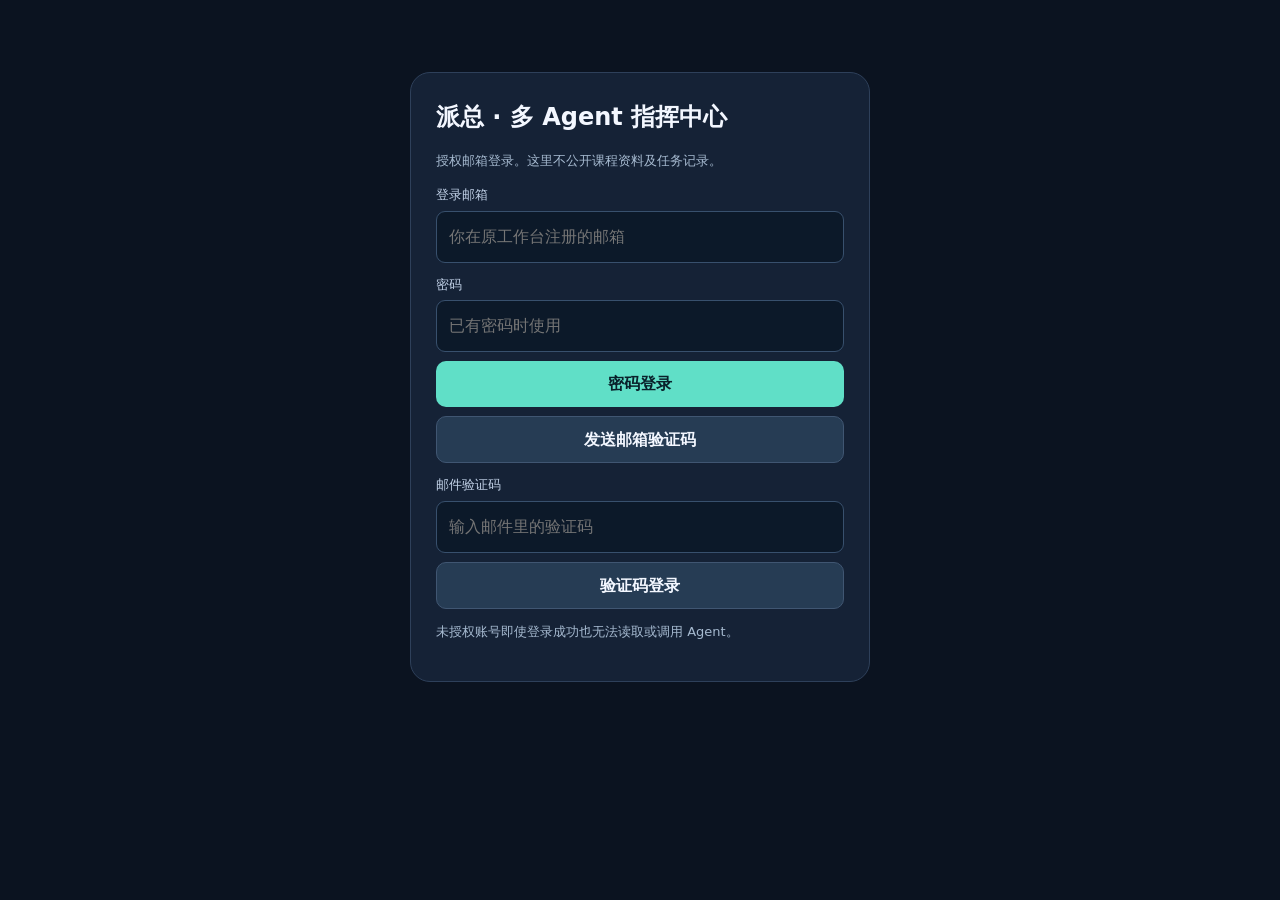
==== index.html @ d87e9f30 "Fix GitHub Pages root deployment: publish multi-agent console at /" ====
<!doctype html><html lang="zh-CN"><head><meta charset="utf-8"><meta name="viewport" content="width=device-width,initial-scale=1"><title>派总·多Agent指挥中心 | 独立入口</title><style>
:root{--bg:#0b1320;--panel:#152236;--line:#2e405a;--mint:#60dfc7;--txt:#f3f7ff;--sub:#a6bad0}
*{box-sizing:border-box}body{margin:0;background:var(--bg);font-family:system-ui,"PingFang SC","Microsoft Yahei",sans-serif;color:var(--txt);line-height:1.6}button,input,select,textarea{font:inherit}button{cursor:pointer;color:var(--txt);background:#263c54;border:1px solid #405672;padding:10px 14px;border-radius:10px;font-weight:700}button:hover{filter:brightness(1.15)}button:disabled{opacity:.5}button.primary{background:var(--mint);color:#09212b;border:0}input,select,textarea{width:100%;border:1px solid #38506d;background:#0c1929;color:white;padding:12px;border-radius:9px}label{display:block;color:#c2d2e8;margin:12px 0 5px;font-size:13px}textarea{min-height:110px}.login{max-width:460px;margin:8vh auto;padding:25px;background:var(--panel);border-radius:20px;border:1px solid var(--line)}.login h1{margin-top:0;font-size:24px}.login button{width:100%;margin-top:9px}.hidden{display:none!important}.shell{display:grid;grid-template-columns:230px 1fr;min-height:100vh}.side{background:#111e30;padding:24px 14px;border-right:1px solid var(--line)}.logo{font-size:18px;font-weight:900;margin:0 10px 28px}.logo small{display:block;font-size:11px;color:var(--sub);font-weight:400}.nav{display:block;background:transparent;border:0;text-align:left;width:100%;font-size:15px;margin:3px 0;padding:12px 13px}.nav.active{background:#244052;color:var(--mint)}.main{padding:30px clamp(15px,3vw,40px);min-width:0;max-width:1500px;width:100%;margin:auto}h1{font-size:30px;margin:5px 0 15px}.sub{color:var(--sub);font-size:13px}.card{background:var(--panel);border:1px solid var(--line);border-radius:15px;padding:17px;margin-bottom:14px}.cols{display:grid;grid-template-columns:minmax(320px,0.8fr) minmax(0,1.2fr);gap:14px}.chips{display:flex;gap:8px;flex-wrap:wrap;align-items:center}.chip{border-radius:50px;padding:4px 9px;background:#2a3e55;font-size:12px}.good{color:#79eecb}.warn{color:#ffd28f}.bad{color:#ffa8b9}.item{display:block;width:100%;border:0;border-bottom:1px solid var(--line);background:none;text-align:left;border-radius:0;padding:13px 0;font-size:14px}.step{border:1px solid #2d4360;background:#101c2e;border-radius:12px;padding:12px;margin:10px 0}pre{overflow:auto;white-space:pre-wrap;overflow-wrap:anywhere;background:#0d1828;padding:13px;border-radius:9px;font-size:13px;max-height:380px}.rolegrid{display:grid;grid-template-columns:repeat(auto-fill,minmax(210px,1fr));gap:12px}.muted{color:var(--sub)}.notice{background:#183145;border:1px solid #2f5d62;padding:12px 14px;border-radius:10px;font-size:13px;margin:17px 0}#msg{position:fixed;bottom:15px;right:15px;background:#315364;padding:12px 15px;border-radius:9px;display:none;max-width:80vw}nav{display:flex;flex-direction:column}.empty{padding:20px 0;color:var(--sub)}@media(max-width:800px){.shell{display:block}.side{position:sticky;top:0;z-index:2;padding:10px}.logo{margin:0 0 8px;font-size:15px}.logo small{display:none}nav{flex-direction:row;overflow:auto}.nav{white-space:nowrap;width:auto;flex:0 0 auto;padding:9px;font-size:14px}.main{padding:15px 12px}h1{font-size:26px}.cols{grid-template-columns:1fr}.card{padding:14px}}
</style></head><body>
<div class="login hidden" id="login"><h1>派总 · 多 Agent 指挥中心</h1><p class="sub">授权邮箱登录。这里不公开课程资料及任务记录。</p><label>登录邮箱</label><input type="email" id="email" autocomplete="username" placeholder="你在原工作台注册的邮箱"><label>密码</label><input type="password" id="pass" autocomplete="current-password" placeholder="已有密码时使用"><button class="primary" id="password">密码登录</button><button id="send">发送邮箱验证码</button><label>邮件验证码</label><input id="code" inputmode="numeric" placeholder="输入邮件里的验证码"><button id="verify">验证码登录</button><p class="sub">未授权账号即使登录成功也无法读取或调用 Agent。</p></div>
<div id="app" class="shell hidden"><aside class="side"><div class="logo">派总 · AI 一人公司<small>TIKTOK MULTI-AGENT OS</small></div><nav><button class="nav active" data-tab="home">◈ 总览</button><button class="nav" data-tab="runs">☷ 任务接力</button><button class="nav" data-tab="roles">◉ 岗位模型</button><button class="nav" data-tab="qa">✓ 验收记录</button></nav></aside><main class="main"><div class="chips"><span class="chip" id="who"></span><button id="refresh">↻ 刷新</button><button id="logout">退出</button></div><h1 id="heading">经营总览</h1><div id="content"></div></main></div><div id="msg"></div>
<script>
(function(){
"use strict";
var root="https://rsiqtfaudqfdhckjovse.supabase.co",key="sb_publishable_2a9ay2duBlIDb_DXyyORfg_l8wnEYGn",store="paizong-auth-v1";
function read(){try{return JSON.parse(localStorage.getItem(store)||"null")}catch{return null}}
function save(v){try{localStorage.setItem(store,JSON.stringify(v))}catch{}}
function clear(){try{localStorage.removeItem(store)}catch{}}
async function request(path,method,body,token){
try{var r=await fetch(root+"/auth/v1/"+path,{method:method,headers:{"apikey":key,"Content-Type":"application/json",...(token?{Authorization:"Bearer "+token}:{})},body:body?JSON.stringify(body):undefined});var data=await r.json().catch(()=>({}));if(!r.ok)return {data:null,error:{message:data.msg||data.error_description||data.message||data.error||"HTTP "+r.status}};return {data:data,error:null}}catch(e){return {data:null,error:{message:"认证服务网络不可达："+e.message}}}
}
var auth={
async getSession(){var x=read();if(!x)return {data:{session:null},error:null};if(x.expires_at&&Date.now()/1000+60>=x.expires_at){if(!x.refresh_token){clear();return {data:{session:null},error:null}}var r=await request("token?grant_type=refresh_token","POST",{refresh_token:x.refresh_token});if(r.error){clear();return {data:{session:null},error:r.error}}x={...r.data,expires_at:Math.floor(Date.now()/1000)+(r.data.expires_in||3600)};save(x)}return {data:{session:x},error:null}},
async signInWithPassword(o){var r=await request("token?grant_type=password","POST",{email:o.email,password:o.password});if(!r.error){save({...r.data,expires_at:Math.floor(Date.now()/1000)+(r.data.expires_in||3600)})}return r},
async signInWithOtp(o){return request("otp","POST",{email:o.email,create_user:false})},
async verifyOtp(o){var r=await request("verify","POST",{email:o.email,token:o.token,type:o.type});if(!r.error&&r.data.access_token)save({...r.data,expires_at:Math.floor(Date.now()/1000)+(r.data.expires_in||3600)});return r},
async signOut(){var x=read();if(x?.access_token)await request("logout","POST",null,x.access_token);clear();return {error:null}}
};
window.supabase={createClient:function(){return {auth:auth}}};
})();
</script><script>
(function(){
var ROOT='https://rsiqtfaudqfdhckjovse.supabase.co',KEY='sb_publishable_2a9ay2duBlIDb_DXyyORfg_l8wnEYGn',API=ROOT+'/functions/v1/paizong-multi-agent';
var cli=window.supabase&&window.supabase.createClient(ROOT,KEY),S={tab:'home',catalog:null,runs:[],detail:null,id:null,working:false};
var g=id=>document.getElementById(id),esc=s=>String(s==null?'':s).replace(/[&<>"']/g,c=>({'&':'&amp;','<':'&lt;','>':'&gt;','"':'&quot;',"'":'&#39;'}[c]));
function msg(x){g('msg').textContent=x;g('msg').style.display='block';setTimeout(()=>g('msg').style.display='none',4500)}
async function call(action,args){var z=(await cli.auth.getSession()).data.session;if(!z)throw Error('未登录');var r=await fetch(API,{method:'POST',headers:{'apikey':KEY,'authorization':'Bearer '+z.access_token,'content-type':'application/json'},body:JSON.stringify(Object.assign({action:action},args||{}))});var v=await r.json();if(!r.ok)throw Error(v.error||'执行失败');return v}
function status(x){var t={queued:'待执行',running:'执行中',blocked:'阻塞',review:'待验收',completed:'已验收',rejected:'已打回',pending:'待运行',done:'已完成',working:'进行中',failed:'失败'};return '<span class="chip '+(['completed','done'].includes(x)?'good':['blocked','failed','rejected'].includes(x)?'bad':'warn')+'">'+esc(t[x]||x)+'</span>'}
function login(){g('login').classList.remove('hidden');g('app').classList.add('hidden')}
async function init(){if(!cli)return login();var x=(await cli.auth.getSession()).data.session;if(!x)return login();try{S.catalog=await call('catalog');g('who').textContent=S.catalog.user;g('login').classList.add('hidden');g('app').classList.remove('hidden');await reload()}catch(e){login();msg(e.message==='not_whitelisted'?'此账号不在 Agent 授权名单':e.message)}}
async function reload(){S.runs=(await call('list')).runs||[];if(S.id){S.detail=await call('detail',{run_id:S.id})}render()}
function go(tab){S.tab=tab;document.querySelectorAll('[data-tab]').forEach(x=>x.classList.toggle('active',x.dataset.tab===tab));render()}
function render(){var titles={home:'经营总览',runs:'任务接力',roles:'岗位与模型',qa:'老板验收'};g('heading').textContent=titles[S.tab];var e=g('content');if(S.tab==='home'){var n=S.runs.length,done=S.runs.filter(x=>x.status==='completed').length;var cfg=S.catalog.providers;var online=Object.values(cfg).filter(Boolean).length;e.innerHTML='<div class="notice">总调度→岗位模型→审计→人工批准→老板最终验收。没有 API Key 时会中止，不会假装已调用模型。</div><div class="cols"><div class="card"><h2>'+n+' 个任务</h2><p class="muted">已完成验收 '+done+' 个 · 已接模型 '+online+'/4</p><button class="primary" id="start">＋ 创建经营任务</button></div><div class="card"><h2>原工作台</h2><p class="sub">已有的经营 OS 继续独立保存，不修改其任务数据。</p><p><a style="color:#60dfc7" target="_blank" rel="noreferrer" href="'+ROOT+'/functions/v1/paizong-agent-os">进入原 AI 公司 OS</a></p></div></div><div class="card"><h2>最新任务</h2><div id="latest"></div></div>';g('start').onclick=()=>go('runs');g('latest').innerHTML=S.runs.map(x=>'<button class="item" data-id="'+esc(x.id)+'">'+esc(x.title)+' · '+status(x.status)+'</button>').join('')||'<div class="empty">暂无任务</div>';bindOpen();return}
if(S.tab==='roles'){e.innerHTML='<div class="notice">这些岗位有独立提示词、模型与输出记录。显示已配置仅代表服务端存在密钥，实际模型通路必须通过任务执行验证。</div><div class="rolegrid">'+Object.entries(S.catalog.roles).map(([id,r])=>'<div class="card"><b>'+esc(r[0])+'</b><p class="sub">'+esc(r[3])+'</p><p class="sub">'+esc(r[1]+' / '+r[2])+'</p><span class="chip '+(S.catalog.providers[r[1]]?'good':'bad')+'">'+(S.catalog.providers[r[1]]?'已配置':'未配置 Key')+'</span></div>').join('')+'</div><div class="notice">密钥只在 Supabase Edge Functions → Secrets 设置：OPENAI_API_KEY、GEMINI_API_KEY、DEEPSEEK_API_KEY、ANTHROPIC_API_KEY。不要放到前端。</div>';return}
if(S.tab==='qa'){e.innerHTML='<div class="card"><h2>验收台账</h2><p class="sub">只有全部真实岗位步骤完成后，任务才可进入老板最终验收。</p><div id="latest"></div></div>';g('latest').innerHTML=S.runs.map(x=>'<button class="item" data-id="'+esc(x.id)+'">'+esc(x.title)+' · '+status(x.status)+'</button>').join('')||'<div class="empty">暂无验收记录</div>';bindOpen();return}
e.innerHTML='<div class="notice">共有11条协作流程（R0–R10）。市场研究岗位没有实时联网工具，缺少数据就明确标【待核】。</div><div class="cols"><div class="card"><h2>创建任务</h2><label>选择流程</label><select id="flow"></select><label>任务标题</label><input id="title" placeholder="例如：泰国站女装是否值得测试"><label>实际资料与目标</label><textarea id="brief" placeholder="产品、站点、售价、成本、库存、预算、可核查链接、希望交付的结果（至少10字）"></textarea><p><button class="primary" id="create">创建并分工</button></p><h2>任务列表</h2><div id="latest"></div></div><div class="card"><h2>执行与交付</h2><div id="detail" class="empty">请选择任务</div></div></div>';g('flow').innerHTML=Object.entries(S.catalog.flows).map(([k,v])=>'<option value="'+k+'">'+k+' · '+esc(v[0])+'</option>').join('');g('create').onclick=async()=>{try{var v=await call('create',{workflow:g('flow').value,title:g('title').value.trim(),brief:g('brief').value.trim()});S.id=v.run_id;await reload();msg('任务已创建，模型尚未调用')}catch(e){msg(e.message)}};g('latest').innerHTML=S.runs.map(x=>'<button class="item" data-id="'+esc(x.id)+'">'+esc(x.title)+' · '+status(x.status)+'</button>').join('')||'<div class="empty">暂无任务</div>';bindOpen();if(S.detail)detail()}
function bindOpen(){document.querySelectorAll('[data-id]').forEach(b=>b.onclick=async()=>{try{S.id=b.dataset.id;S.detail=await call('detail',{run_id:S.id});go('runs')}catch(e){msg(e.message)}})}
function detail(){var d=S.detail,r=d.run;g('detail').className='';g('detail').innerHTML='<b>'+esc(r.title)+'</b> '+status(r.status)+'<p class="sub">'+esc(r.brief)+'</p><div class="chips"><button class="primary" id="auto">▶ 一键接力</button><button id="single">下一步</button><button id="gate">人工批准</button><button id="retry">重试</button><button id="approve">最终验收</button><button id="reject">打回</button></div><h3>岗位执行记录</h3>'+d.steps.map(x=>'<div class="step"><b>'+esc((x.seq+1)+'. '+x.title)+'</b> '+status(x.status)+'<div class="sub">'+esc(x.provider)+'</div>'+(x.output_text?'<pre>'+esc(x.output_text)+'</pre>':'')+(x.error_text?'<div class="bad">'+esc(x.error_text)+'</div>':'')+'</div>').join('')+'<h3>审计日志</h3>'+(d.events.map(x=>'<p class="sub">'+esc(x.created_at.slice(0,19))+' '+x.action+' '+esc(x.detail)+'</p>').join('')||'<p class="sub">暂无调用记录</p>');g('auto').onclick=()=>run(true);g('single').onclick=()=>run(false);g('gate').onclick=async()=>{if(confirm('已核查本关口并批准继续？这不代表真实发布、付款、寄样已发生'))await action('gate',{confirmation:'我已核查并批准本关口'})};g('retry').onclick=()=>action('retry');g('approve').onclick=()=>review('approved');g('reject').onclick=()=>review('rejected')}
async function action(name,extra){try{await call(name,Object.assign({run_id:S.id},extra||{}));await reload()}catch(e){msg(e.message)}}
async function run(auto){if(S.working)return;S.working=true;try{for(var i=0;i<(auto?12:1);i++){var x=await call('step',{run_id:S.id});S.detail=await call('detail',{run_id:S.id});detail();if(x.state!=='done'){msg(x.message||x.error||x.secret||x.state);break}msg(x.agent+' 已交付 / '+x.provider)}}catch(e){msg(e.message)}finally{S.working=false;await reload()}}
async function review(decision){if(!confirm('确认最终'+(decision==='approved'?'验收通过':'验收打回')+'？'))return;await action('review',{decision:decision,note:prompt('验收依据或拒绝原因')||''})}
g('password').onclick=async()=>{if(!cli)return;var r=await cli.auth.signInWithPassword({email:g('email').value.trim(),password:g('pass').value});r.error?msg(r.error.message):init()};
g('send').onclick=async()=>{if(!cli)return;var r=await cli.auth.signInWithOtp({email:g('email').value.trim(),options:{shouldCreateUser:false}});msg(r.error?r.error.message:'邮件已发送，查看验证码或登录链接')};
g('verify').onclick=async()=>{if(!cli)return;var r=await cli.auth.verifyOtp({email:g('email').value.trim(),token:g('code').value.trim(),type:'email'});r.error?msg(r.error.message):init()};
g('logout').onclick=async()=>{await cli.auth.signOut();login()};g('refresh').onclick=()=>reload().catch(e=>msg(e.message));document.querySelectorAll('[data-tab]').forEach(x=>x.onclick=()=>go(x.dataset.tab));init();
})();
</script></body></html>
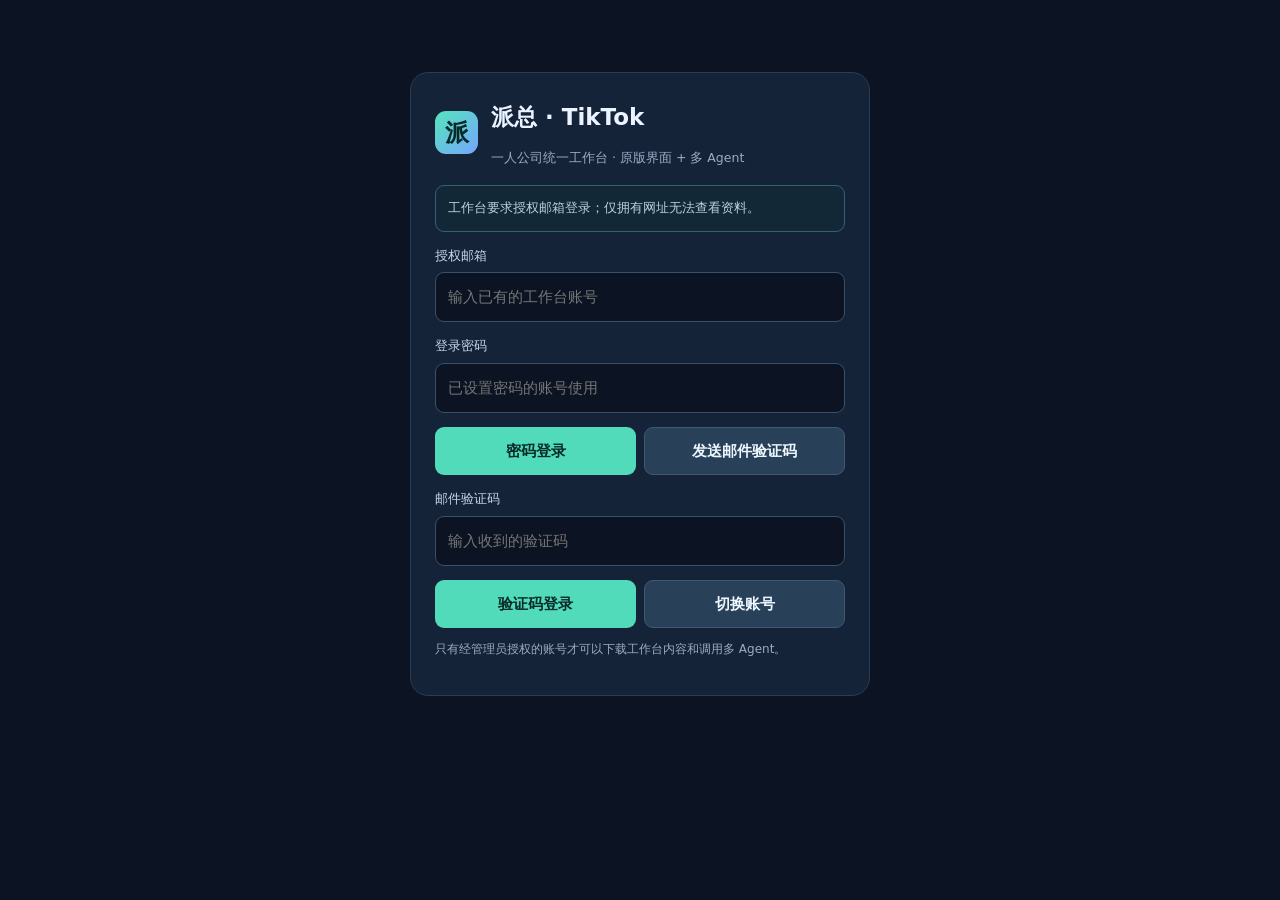
==== commit 52e652e7: "Restore original unified TikTok workbench after login; integrate multi-agent module securely" ====
--- a/index.html
+++ b/index.html
@@ -1,9 +1,8 @@
-<!doctype html><html lang="zh-CN"><head><meta charset="utf-8"><meta name="viewport" content="width=device-width,initial-scale=1"><title>派总·多Agent指挥中心 | 独立入口</title><style>
-:root{--bg:#0b1320;--panel:#152236;--line:#2e405a;--mint:#60dfc7;--txt:#f3f7ff;--sub:#a6bad0}
-*{box-sizing:border-box}body{margin:0;background:var(--bg);font-family:system-ui,"PingFang SC","Microsoft Yahei",sans-serif;color:var(--txt);line-height:1.6}button,input,select,textarea{font:inherit}button{cursor:pointer;color:var(--txt);background:#263c54;border:1px solid #405672;padding:10px 14px;border-radius:10px;font-weight:700}button:hover{filter:brightness(1.15)}button:disabled{opacity:.5}button.primary{background:var(--mint);color:#09212b;border:0}input,select,textarea{width:100%;border:1px solid #38506d;background:#0c1929;color:white;padding:12px;border-radius:9px}label{display:block;color:#c2d2e8;margin:12px 0 5px;font-size:13px}textarea{min-height:110px}.login{max-width:460px;margin:8vh auto;padding:25px;background:var(--panel);border-radius:20px;border:1px solid var(--line)}.login h1{margin-top:0;font-size:24px}.login button{width:100%;margin-top:9px}.hidden{display:none!important}.shell{display:grid;grid-template-columns:230px 1fr;min-height:100vh}.side{background:#111e30;padding:24px 14px;border-right:1px solid var(--line)}.logo{font-size:18px;font-weight:900;margin:0 10px 28px}.logo small{display:block;font-size:11px;color:var(--sub);font-weight:400}.nav{display:block;background:transparent;border:0;text-align:left;width:100%;font-size:15px;margin:3px 0;padding:12px 13px}.nav.active{background:#244052;color:var(--mint)}.main{padding:30px clamp(15px,3vw,40px);min-width:0;max-width:1500px;width:100%;margin:auto}h1{font-size:30px;margin:5px 0 15px}.sub{color:var(--sub);font-size:13px}.card{background:var(--panel);border:1px solid var(--line);border-radius:15px;padding:17px;margin-bottom:14px}.cols{display:grid;grid-template-columns:minmax(320px,0.8fr) minmax(0,1.2fr);gap:14px}.chips{display:flex;gap:8px;flex-wrap:wrap;align-items:center}.chip{border-radius:50px;padding:4px 9px;background:#2a3e55;font-size:12px}.good{color:#79eecb}.warn{color:#ffd28f}.bad{color:#ffa8b9}.item{display:block;width:100%;border:0;border-bottom:1px solid var(--line);background:none;text-align:left;border-radius:0;padding:13px 0;font-size:14px}.step{border:1px solid #2d4360;background:#101c2e;border-radius:12px;padding:12px;margin:10px 0}pre{overflow:auto;white-space:pre-wrap;overflow-wrap:anywhere;background:#0d1828;padding:13px;border-radius:9px;font-size:13px;max-height:380px}.rolegrid{display:grid;grid-template-columns:repeat(auto-fill,minmax(210px,1fr));gap:12px}.muted{color:var(--sub)}.notice{background:#183145;border:1px solid #2f5d62;padding:12px 14px;border-radius:10px;font-size:13px;margin:17px 0}#msg{position:fixed;bottom:15px;right:15px;background:#315364;padding:12px 15px;border-radius:9px;display:none;max-width:80vw}nav{display:flex;flex-direction:column}.empty{padding:20px 0;color:var(--sub)}@media(max-width:800px){.shell{display:block}.side{position:sticky;top:0;z-index:2;padding:10px}.logo{margin:0 0 8px;font-size:15px}.logo small{display:none}nav{flex-direction:row;overflow:auto}.nav{white-space:nowrap;width:auto;flex:0 0 auto;padding:9px;font-size:14px}.main{padding:15px 12px}h1{font-size:26px}.cols{grid-template-columns:1fr}.card{padding:14px}}
-</style></head><body>
-<div class="login hidden" id="login"><h1>派总 · 多 Agent 指挥中心</h1><p class="sub">授权邮箱登录。这里不公开课程资料及任务记录。</p><label>登录邮箱</label><input type="email" id="email" autocomplete="username" placeholder="你在原工作台注册的邮箱"><label>密码</label><input type="password" id="pass" autocomplete="current-password" placeholder="已有密码时使用"><button class="primary" id="password">密码登录</button><button id="send">发送邮箱验证码</button><label>邮件验证码</label><input id="code" inputmode="numeric" placeholder="输入邮件里的验证码"><button id="verify">验证码登录</button><p class="sub">未授权账号即使登录成功也无法读取或调用 Agent。</p></div>
-<div id="app" class="shell hidden"><aside class="side"><div class="logo">派总 · AI 一人公司<small>TIKTOK MULTI-AGENT OS</small></div><nav><button class="nav active" data-tab="home">◈ 总览</button><button class="nav" data-tab="runs">☷ 任务接力</button><button class="nav" data-tab="roles">◉ 岗位模型</button><button class="nav" data-tab="qa">✓ 验收记录</button></nav></aside><main class="main"><div class="chips"><span class="chip" id="who"></span><button id="refresh">↻ 刷新</button><button id="logout">退出</button></div><h1 id="heading">经营总览</h1><div id="content"></div></main></div><div id="msg"></div>
+<!doctype html><html lang="zh-CN"><head><meta charset="utf-8"><meta name="viewport" content="width=device-width,initial-scale=1,viewport-fit=cover"><meta name="theme-color" content="#0c1322"><title>派总 · TikTok 一人公司统一工作台</title><style>
+:root{color-scheme:dark}*{box-sizing:border-box}html,body{margin:0;min-height:100%;background:#0c1322;color:#eaf3ff;font:15px/1.6 system-ui,-apple-system,"PingFang SC",sans-serif}
+main{max-width:460px;margin:8vh auto;padding:24px;background:#152339;border:1px solid #2a3b53;border-radius:18px}
+h1{font-size:23px;margin:2px 0 9px}p{color:#9aacbf}label{display:block;font-size:13px;margin:14px 0 6px;color:#c7d6e9}input{width:100%;padding:12px;background:#0c1322;color:white;border:1px solid #39506b;border-radius:9px;font:inherit}button{padding:11px 14px;background:#294158;color:#ecf6ff;border:1px solid #405874;border-radius:9px;font:inherit;font-weight:650;cursor:pointer}button.primary{background:#52dbba;border:0;color:#082c29}.grid{display:grid;grid-template-columns:1fr 1fr;gap:8px;margin-top:14px}.grid button{width:100%}#status{border:1px solid #326271;background:#122837;border-radius:9px;padding:12px;font-size:13px;color:#bad0e2;margin-top:16px;overflow-wrap:anywhere}#status.error{border-color:#8e4557;color:#ffd9df;background:#39222e}.brand{display:flex;gap:13px;align-items:center}.mark{background:linear-gradient(135deg,#55e5bc,#75a5ff);color:#052a28;border-radius:11px;width:43px;height:43px;display:grid;place-items:center;font-size:24px;font-weight:900}small{color:#98acc4}a{color:#67ddca}#login{display:none}@media(max-width:520px){main{margin:7vh 12px 15px;padding:18px}h1{font-size:21px}}
+</style></head><body><main><div class="brand"><div class="mark">派</div><div><h1>派总 · TikTok</h1><small>一人公司统一工作台 · 原版界面 + 多 Agent</small></div></div><div id="status" role="status">正在验证登录状态……</div><div id="login"><label>授权邮箱</label><input id="email" type="email" autocomplete="username" placeholder="输入已有的工作台账号"><label>登录密码</label><input id="pass" type="password" autocomplete="current-password" placeholder="已设置密码的账号使用"><div class="grid"><button class="primary" id="password">密码登录</button><button id="send">发送邮件验证码</button></div><label>邮件验证码</label><input id="code" inputmode="numeric" placeholder="输入收到的验证码"><div class="grid"><button class="primary" id="verify">验证码登录</button><button id="reset">切换账号</button></div><p style="font-size:12px">只有经管理员授权的账号才可以下载工作台内容和调用多 Agent。</p></div></main>
 <script>
 (function(){
 "use strict";
@@ -23,30 +22,36 @@
 };
 window.supabase={createClient:function(){return {auth:auth}}};
 })();
-</script><script>
+</script>
+<script>
 (function(){
-var ROOT='https://rsiqtfaudqfdhckjovse.supabase.co',KEY='sb_publishable_2a9ay2duBlIDb_DXyyORfg_l8wnEYGn',API=ROOT+'/functions/v1/paizong-multi-agent';
-var cli=window.supabase&&window.supabase.createClient(ROOT,KEY),S={tab:'home',catalog:null,runs:[],detail:null,id:null,working:false};
-var g=id=>document.getElementById(id),esc=s=>String(s==null?'':s).replace(/[&<>"']/g,c=>({'&':'&amp;','<':'&lt;','>':'&gt;','"':'&quot;',"'":'&#39;'}[c]));
-function msg(x){g('msg').textContent=x;g('msg').style.display='block';setTimeout(()=>g('msg').style.display='none',4500)}
-async function call(action,args){var z=(await cli.auth.getSession()).data.session;if(!z)throw Error('未登录');var r=await fetch(API,{method:'POST',headers:{'apikey':KEY,'authorization':'Bearer '+z.access_token,'content-type':'application/json'},body:JSON.stringify(Object.assign({action:action},args||{}))});var v=await r.json();if(!r.ok)throw Error(v.error||'执行失败');return v}
-function status(x){var t={queued:'待执行',running:'执行中',blocked:'阻塞',review:'待验收',completed:'已验收',rejected:'已打回',pending:'待运行',done:'已完成',working:'进行中',failed:'失败'};return '<span class="chip '+(['completed','done'].includes(x)?'good':['blocked','failed','rejected'].includes(x)?'bad':'warn')+'">'+esc(t[x]||x)+'</span>'}
-function login(){g('login').classList.remove('hidden');g('app').classList.add('hidden')}
-async function init(){if(!cli)return login();var x=(await cli.auth.getSession()).data.session;if(!x)return login();try{S.catalog=await call('catalog');g('who').textContent=S.catalog.user;g('login').classList.add('hidden');g('app').classList.remove('hidden');await reload()}catch(e){login();msg(e.message==='not_whitelisted'?'此账号不在 Agent 授权名单':e.message)}}
-async function reload(){S.runs=(await call('list')).runs||[];if(S.id){S.detail=await call('detail',{run_id:S.id})}render()}
-function go(tab){S.tab=tab;document.querySelectorAll('[data-tab]').forEach(x=>x.classList.toggle('active',x.dataset.tab===tab));render()}
-function render(){var titles={home:'经营总览',runs:'任务接力',roles:'岗位与模型',qa:'老板验收'};g('heading').textContent=titles[S.tab];var e=g('content');if(S.tab==='home'){var n=S.runs.length,done=S.runs.filter(x=>x.status==='completed').length;var cfg=S.catalog.providers;var online=Object.values(cfg).filter(Boolean).length;e.innerHTML='<div class="notice">总调度→岗位模型→审计→人工批准→老板最终验收。没有 API Key 时会中止，不会假装已调用模型。</div><div class="cols"><div class="card"><h2>'+n+' 个任务</h2><p class="muted">已完成验收 '+done+' 个 · 已接模型 '+online+'/4</p><button class="primary" id="start">＋ 创建经营任务</button></div><div class="card"><h2>原工作台</h2><p class="sub">已有的经营 OS 继续独立保存，不修改其任务数据。</p><p><a style="color:#60dfc7" target="_blank" rel="noreferrer" href="'+ROOT+'/functions/v1/paizong-agent-os">进入原 AI 公司 OS</a></p></div></div><div class="card"><h2>最新任务</h2><div id="latest"></div></div>';g('start').onclick=()=>go('runs');g('latest').innerHTML=S.runs.map(x=>'<button class="item" data-id="'+esc(x.id)+'">'+esc(x.title)+' · '+status(x.status)+'</button>').join('')||'<div class="empty">暂无任务</div>';bindOpen();return}
-if(S.tab==='roles'){e.innerHTML='<div class="notice">这些岗位有独立提示词、模型与输出记录。显示已配置仅代表服务端存在密钥，实际模型通路必须通过任务执行验证。</div><div class="rolegrid">'+Object.entries(S.catalog.roles).map(([id,r])=>'<div class="card"><b>'+esc(r[0])+'</b><p class="sub">'+esc(r[3])+'</p><p class="sub">'+esc(r[1]+' / '+r[2])+'</p><span class="chip '+(S.catalog.providers[r[1]]?'good':'bad')+'">'+(S.catalog.providers[r[1]]?'已配置':'未配置 Key')+'</span></div>').join('')+'</div><div class="notice">密钥只在 Supabase Edge Functions → Secrets 设置：OPENAI_API_KEY、GEMINI_API_KEY、DEEPSEEK_API_KEY、ANTHROPIC_API_KEY。不要放到前端。</div>';return}
-if(S.tab==='qa'){e.innerHTML='<div class="card"><h2>验收台账</h2><p class="sub">只有全部真实岗位步骤完成后，任务才可进入老板最终验收。</p><div id="latest"></div></div>';g('latest').innerHTML=S.runs.map(x=>'<button class="item" data-id="'+esc(x.id)+'">'+esc(x.title)+' · '+status(x.status)+'</button>').join('')||'<div class="empty">暂无验收记录</div>';bindOpen();return}
-e.innerHTML='<div class="notice">共有11条协作流程（R0–R10）。市场研究岗位没有实时联网工具，缺少数据就明确标【待核】。</div><div class="cols"><div class="card"><h2>创建任务</h2><label>选择流程</label><select id="flow"></select><label>任务标题</label><input id="title" placeholder="例如：泰国站女装是否值得测试"><label>实际资料与目标</label><textarea id="brief" placeholder="产品、站点、售价、成本、库存、预算、可核查链接、希望交付的结果（至少10字）"></textarea><p><button class="primary" id="create">创建并分工</button></p><h2>任务列表</h2><div id="latest"></div></div><div class="card"><h2>执行与交付</h2><div id="detail" class="empty">请选择任务</div></div></div>';g('flow').innerHTML=Object.entries(S.catalog.flows).map(([k,v])=>'<option value="'+k+'">'+k+' · '+esc(v[0])+'</option>').join('');g('create').onclick=async()=>{try{var v=await call('create',{workflow:g('flow').value,title:g('title').value.trim(),brief:g('brief').value.trim()});S.id=v.run_id;await reload();msg('任务已创建，模型尚未调用')}catch(e){msg(e.message)}};g('latest').innerHTML=S.runs.map(x=>'<button class="item" data-id="'+esc(x.id)+'">'+esc(x.title)+' · '+status(x.status)+'</button>').join('')||'<div class="empty">暂无任务</div>';bindOpen();if(S.detail)detail()}
-function bindOpen(){document.querySelectorAll('[data-id]').forEach(b=>b.onclick=async()=>{try{S.id=b.dataset.id;S.detail=await call('detail',{run_id:S.id});go('runs')}catch(e){msg(e.message)}})}
-function detail(){var d=S.detail,r=d.run;g('detail').className='';g('detail').innerHTML='<b>'+esc(r.title)+'</b> '+status(r.status)+'<p class="sub">'+esc(r.brief)+'</p><div class="chips"><button class="primary" id="auto">▶ 一键接力</button><button id="single">下一步</button><button id="gate">人工批准</button><button id="retry">重试</button><button id="approve">最终验收</button><button id="reject">打回</button></div><h3>岗位执行记录</h3>'+d.steps.map(x=>'<div class="step"><b>'+esc((x.seq+1)+'. '+x.title)+'</b> '+status(x.status)+'<div class="sub">'+esc(x.provider)+'</div>'+(x.output_text?'<pre>'+esc(x.output_text)+'</pre>':'')+(x.error_text?'<div class="bad">'+esc(x.error_text)+'</div>':'')+'</div>').join('')+'<h3>审计日志</h3>'+(d.events.map(x=>'<p class="sub">'+esc(x.created_at.slice(0,19))+' '+x.action+' '+esc(x.detail)+'</p>').join('')||'<p class="sub">暂无调用记录</p>');g('auto').onclick=()=>run(true);g('single').onclick=()=>run(false);g('gate').onclick=async()=>{if(confirm('已核查本关口并批准继续？这不代表真实发布、付款、寄样已发生'))await action('gate',{confirmation:'我已核查并批准本关口'})};g('retry').onclick=()=>action('retry');g('approve').onclick=()=>review('approved');g('reject').onclick=()=>review('rejected')}
-async function action(name,extra){try{await call(name,Object.assign({run_id:S.id},extra||{}));await reload()}catch(e){msg(e.message)}}
-async function run(auto){if(S.working)return;S.working=true;try{for(var i=0;i<(auto?12:1);i++){var x=await call('step',{run_id:S.id});S.detail=await call('detail',{run_id:S.id});detail();if(x.state!=='done'){msg(x.message||x.error||x.secret||x.state);break}msg(x.agent+' 已交付 / '+x.provider)}}catch(e){msg(e.message)}finally{S.working=false;await reload()}}
-async function review(decision){if(!confirm('确认最终'+(decision==='approved'?'验收通过':'验收打回')+'？'))return;await action('review',{decision:decision,note:prompt('验收依据或拒绝原因')||''})}
-g('password').onclick=async()=>{if(!cli)return;var r=await cli.auth.signInWithPassword({email:g('email').value.trim(),password:g('pass').value});r.error?msg(r.error.message):init()};
-g('send').onclick=async()=>{if(!cli)return;var r=await cli.auth.signInWithOtp({email:g('email').value.trim(),options:{shouldCreateUser:false}});msg(r.error?r.error.message:'邮件已发送，查看验证码或登录链接')};
-g('verify').onclick=async()=>{if(!cli)return;var r=await cli.auth.verifyOtp({email:g('email').value.trim(),token:g('code').value.trim(),type:'email'});r.error?msg(r.error.message):init()};
-g('logout').onclick=async()=>{await cli.auth.signOut();login()};g('refresh').onclick=()=>reload().catch(e=>msg(e.message));document.querySelectorAll('[data-tab]').forEach(x=>x.onclick=()=>go(x.dataset.tab));init();
+const ROOT="https://rsiqtfaudqfdhckjovse.supabase.co",PUBLISHABLE="sb_publishable_2a9ay2duBlIDb_DXyyORfg_l8wnEYGn",ENDPOINT=ROOT+"/functions/v1/paizong-workbench-private";
+const client=window.supabase?.createClient(ROOT,PUBLISHABLE),$=id=>document.getElementById(id);
+function status(txt,error=false){$("status").textContent=txt;$("status").className=error?"error":""}
+function showLogin(){ $("login").style.display="block" }
+async function load(){
+ if(!client){status("浏览器未能启动认证模块，请使用 Chrome 或系统浏览器打开。",true);return}
+ status("正在核对登录及授权……");
+ const x=await client.auth.getSession(),token=x.data?.session?.access_token;
+ if(!token){status("工作台要求授权邮箱登录；仅拥有网址无法查看资料。");showLogin();return}
+ try{
+  const control=new AbortController(),timeout=setTimeout(()=>control.abort(),28000);
+  let res;try{res=await fetch(ENDPOINT,{method:"POST",headers:{"apikey":PUBLISHABLE,"authorization":"Bearer "+token,"content-type":"application/json"},body:"{}",cache:"no-store",signal:control.signal})}finally{clearTimeout(timeout)}
+  const data=await res.json().catch(()=>({}));
+  if(!res.ok){if(res.status===401){await client.auth.signOut();status("登录状态失效，请重新登录。",true)}
+  else if(res.status===403)status("此邮箱不在授权名单，无法进入工作台。",true);
+  else status("工作台服务暂时不可用："+(data.error||"HTTP "+res.status),true);
+  showLogin();return}
+  if(!data.html||!data.html.includes("派总 · TikTok 一人公司统一工作台"))throw Error("收到的页面内容不完整");
+  status("身份核验通过，正在打开原版工作台……");
+  const html=data.html.replace("↗ 备份数据</button>","↗ 备份数据</button><button class=\"btn ghost\" data-action=\"logout-auth\">退出登录</button>");
+  document.open();document.write(html);document.close();
+ }catch(err){status("连接失败："+(err.name==="AbortError"?"请求超时":err.message)+"。请检查网络后重试。",true);showLogin()}
+}
+$("password").onclick=async()=>{status("正在登录……");const r=await client.auth.signInWithPassword({email:$("email").value.trim(),password:$("pass").value});if(r.error)status(r.error.message,true);else load()};
+$("send").onclick=async()=>{status("正在申请验证码……");const r=await client.auth.signInWithOtp({email:$("email").value.trim(),options:{shouldCreateUser:false}});status(r.error?r.error.message:"验证码或登录链接已发送，请检查邮箱。",!!r.error)};
+$("verify").onclick=async()=>{status("正在验证……");const r=await client.auth.verifyOtp({email:$("email").value.trim(),token:$("code").value.trim(),type:"email"});if(r.error)status(r.error.message,true);else load()};
+$("reset").onclick=async()=>{await client.auth.signOut();$("email").value="";$("pass").value="";$("code").value="";status("已清除本机登录状态，请使用另一个已授权账号登录。")};
+load();
 })();
 </script></body></html>
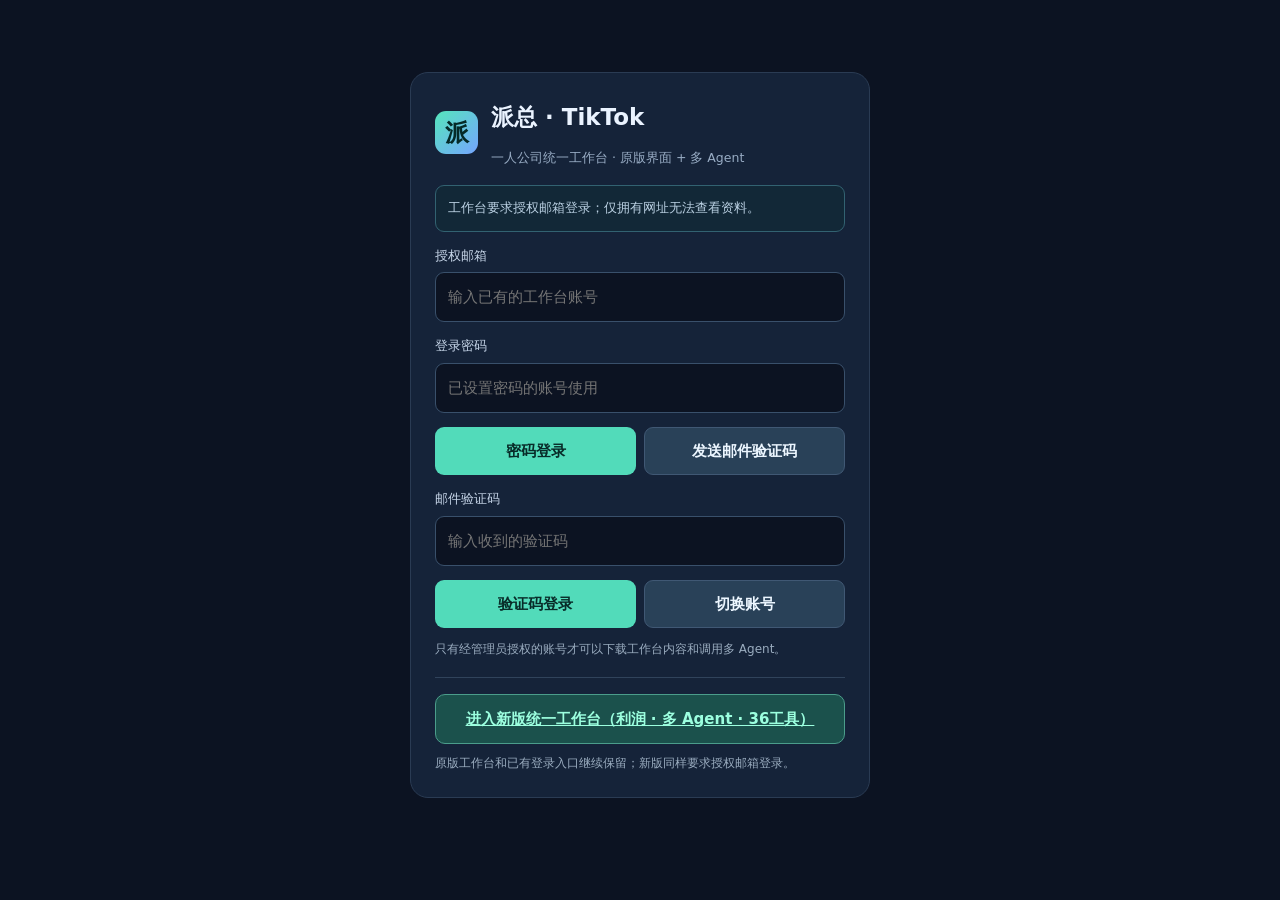
==== commit fa072cd7: "chore: expose protected unified portal from original entry without replacing old workspace" ====
--- a/index.html
+++ b/index.html
@@ -2,7 +2,7 @@
 :root{color-scheme:dark}*{box-sizing:border-box}html,body{margin:0;min-height:100%;background:#0c1322;color:#eaf3ff;font:15px/1.6 system-ui,-apple-system,"PingFang SC",sans-serif}
 main{max-width:460px;margin:8vh auto;padding:24px;background:#152339;border:1px solid #2a3b53;border-radius:18px}
 h1{font-size:23px;margin:2px 0 9px}p{color:#9aacbf}label{display:block;font-size:13px;margin:14px 0 6px;color:#c7d6e9}input{width:100%;padding:12px;background:#0c1322;color:white;border:1px solid #39506b;border-radius:9px;font:inherit}button{padding:11px 14px;background:#294158;color:#ecf6ff;border:1px solid #405874;border-radius:9px;font:inherit;font-weight:650;cursor:pointer}button.primary{background:#52dbba;border:0;color:#082c29}.grid{display:grid;grid-template-columns:1fr 1fr;gap:8px;margin-top:14px}.grid button{width:100%}#status{border:1px solid #326271;background:#122837;border-radius:9px;padding:12px;font-size:13px;color:#bad0e2;margin-top:16px;overflow-wrap:anywhere}#status.error{border-color:#8e4557;color:#ffd9df;background:#39222e}.brand{display:flex;gap:13px;align-items:center}.mark{background:linear-gradient(135deg,#55e5bc,#75a5ff);color:#052a28;border-radius:11px;width:43px;height:43px;display:grid;place-items:center;font-size:24px;font-weight:900}small{color:#98acc4}a{color:#67ddca}#login{display:none}@media(max-width:520px){main{margin:7vh 12px 15px;padding:18px}h1{font-size:21px}}
-</style></head><body><main><div class="brand"><div class="mark">派</div><div><h1>派总 · TikTok</h1><small>一人公司统一工作台 · 原版界面 + 多 Agent</small></div></div><div id="status" role="status">正在验证登录状态……</div><div id="login"><label>授权邮箱</label><input id="email" type="email" autocomplete="username" placeholder="输入已有的工作台账号"><label>登录密码</label><input id="pass" type="password" autocomplete="current-password" placeholder="已设置密码的账号使用"><div class="grid"><button class="primary" id="password">密码登录</button><button id="send">发送邮件验证码</button></div><label>邮件验证码</label><input id="code" inputmode="numeric" placeholder="输入收到的验证码"><div class="grid"><button class="primary" id="verify">验证码登录</button><button id="reset">切换账号</button></div><p style="font-size:12px">只有经管理员授权的账号才可以下载工作台内容和调用多 Agent。</p></div></main>
+</style></head><body><main><div class="brand"><div class="mark">派</div><div><h1>派总 · TikTok</h1><small>一人公司统一工作台 · 原版界面 + 多 Agent</small></div></div><div id="status" role="status">正在验证登录状态……</div><div id="login"><label>授权邮箱</label><input id="email" type="email" autocomplete="username" placeholder="输入已有的工作台账号"><label>登录密码</label><input id="pass" type="password" autocomplete="current-password" placeholder="已设置密码的账号使用"><div class="grid"><button class="primary" id="password">密码登录</button><button id="send">发送邮件验证码</button></div><label>邮件验证码</label><input id="code" inputmode="numeric" placeholder="输入收到的验证码"><div class="grid"><button class="primary" id="verify">验证码登录</button><button id="reset">切换账号</button></div><p style="font-size:12px">只有经管理员授权的账号才可以下载工作台内容和调用多 Agent。</p></div><div style="margin-top:18px;padding-top:16px;border-top:1px solid #30435b"><a href="./portal/" style="display:block;text-align:center;background:#1b514c;border:1px solid #4b9d8b;border-radius:10px;padding:12px;color:#9cffdf;font-weight:750">进入新版统一工作台（利润 · 多 Agent · 36工具）</a><p style="font-size:12px;margin:10px 0 0">原版工作台和已有登录入口继续保留；新版同样要求授权邮箱登录。</p></div></main>
 <script>
 (function(){
 "use strict";
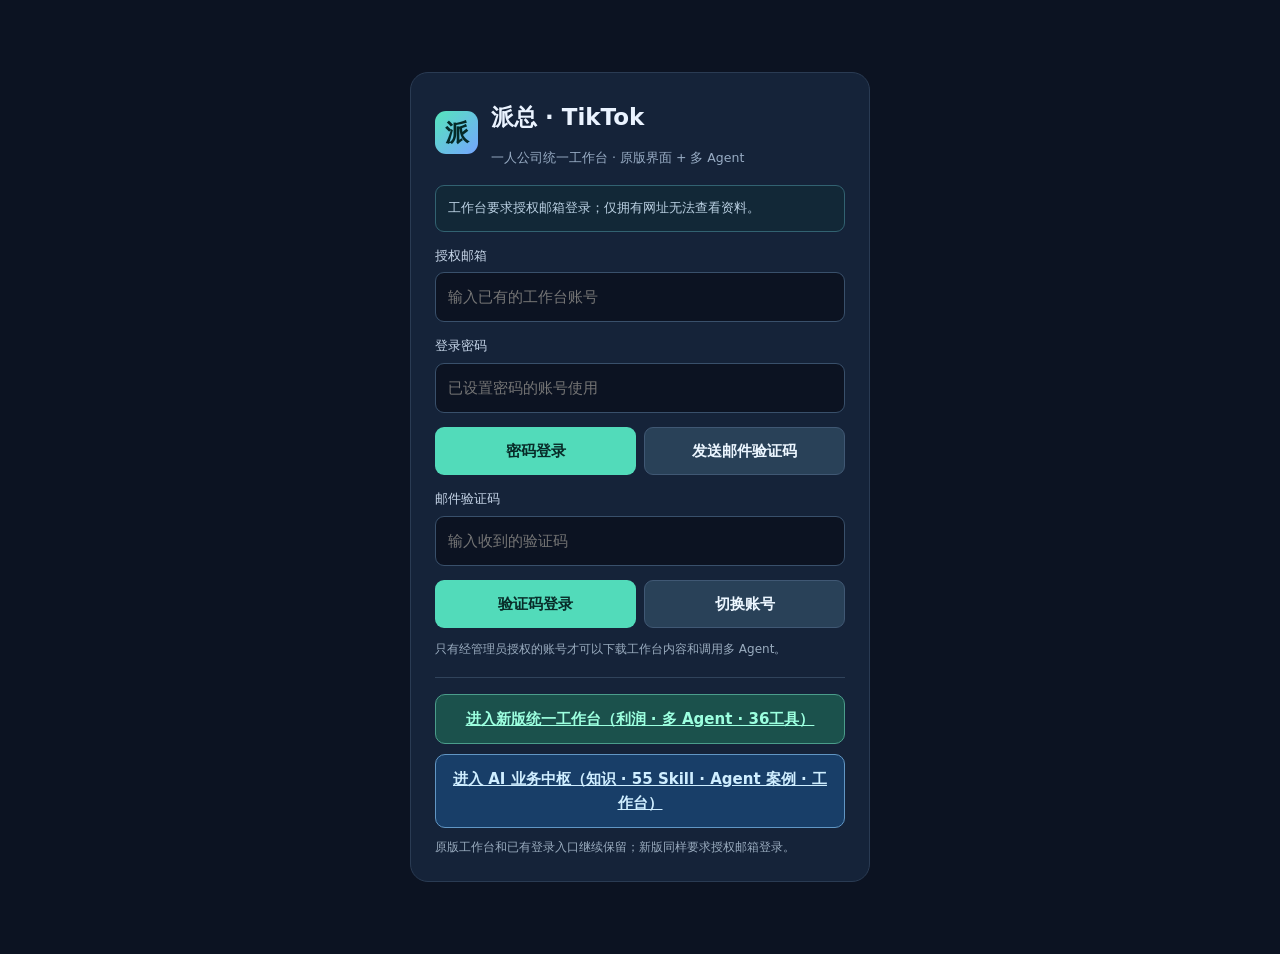
==== commit 892a9690: "Link new protected AI Hub from existing login landing" ====
--- a/index.html
+++ b/index.html
@@ -2,7 +2,7 @@
 :root{color-scheme:dark}*{box-sizing:border-box}html,body{margin:0;min-height:100%;background:#0c1322;color:#eaf3ff;font:15px/1.6 system-ui,-apple-system,"PingFang SC",sans-serif}
 main{max-width:460px;margin:8vh auto;padding:24px;background:#152339;border:1px solid #2a3b53;border-radius:18px}
 h1{font-size:23px;margin:2px 0 9px}p{color:#9aacbf}label{display:block;font-size:13px;margin:14px 0 6px;color:#c7d6e9}input{width:100%;padding:12px;background:#0c1322;color:white;border:1px solid #39506b;border-radius:9px;font:inherit}button{padding:11px 14px;background:#294158;color:#ecf6ff;border:1px solid #405874;border-radius:9px;font:inherit;font-weight:650;cursor:pointer}button.primary{background:#52dbba;border:0;color:#082c29}.grid{display:grid;grid-template-columns:1fr 1fr;gap:8px;margin-top:14px}.grid button{width:100%}#status{border:1px solid #326271;background:#122837;border-radius:9px;padding:12px;font-size:13px;color:#bad0e2;margin-top:16px;overflow-wrap:anywhere}#status.error{border-color:#8e4557;color:#ffd9df;background:#39222e}.brand{display:flex;gap:13px;align-items:center}.mark{background:linear-gradient(135deg,#55e5bc,#75a5ff);color:#052a28;border-radius:11px;width:43px;height:43px;display:grid;place-items:center;font-size:24px;font-weight:900}small{color:#98acc4}a{color:#67ddca}#login{display:none}@media(max-width:520px){main{margin:7vh 12px 15px;padding:18px}h1{font-size:21px}}
-</style></head><body><main><div class="brand"><div class="mark">派</div><div><h1>派总 · TikTok</h1><small>一人公司统一工作台 · 原版界面 + 多 Agent</small></div></div><div id="status" role="status">正在验证登录状态……</div><div id="login"><label>授权邮箱</label><input id="email" type="email" autocomplete="username" placeholder="输入已有的工作台账号"><label>登录密码</label><input id="pass" type="password" autocomplete="current-password" placeholder="已设置密码的账号使用"><div class="grid"><button class="primary" id="password">密码登录</button><button id="send">发送邮件验证码</button></div><label>邮件验证码</label><input id="code" inputmode="numeric" placeholder="输入收到的验证码"><div class="grid"><button class="primary" id="verify">验证码登录</button><button id="reset">切换账号</button></div><p style="font-size:12px">只有经管理员授权的账号才可以下载工作台内容和调用多 Agent。</p></div><div style="margin-top:18px;padding-top:16px;border-top:1px solid #30435b"><a href="./portal/" style="display:block;text-align:center;background:#1b514c;border:1px solid #4b9d8b;border-radius:10px;padding:12px;color:#9cffdf;font-weight:750">进入新版统一工作台（利润 · 多 Agent · 36工具）</a><p style="font-size:12px;margin:10px 0 0">原版工作台和已有登录入口继续保留；新版同样要求授权邮箱登录。</p></div></main>
+</style></head><body><main><div class="brand"><div class="mark">派</div><div><h1>派总 · TikTok</h1><small>一人公司统一工作台 · 原版界面 + 多 Agent</small></div></div><div id="status" role="status">正在验证登录状态……</div><div id="login"><label>授权邮箱</label><input id="email" type="email" autocomplete="username" placeholder="输入已有的工作台账号"><label>登录密码</label><input id="pass" type="password" autocomplete="current-password" placeholder="已设置密码的账号使用"><div class="grid"><button class="primary" id="password">密码登录</button><button id="send">发送邮件验证码</button></div><label>邮件验证码</label><input id="code" inputmode="numeric" placeholder="输入收到的验证码"><div class="grid"><button class="primary" id="verify">验证码登录</button><button id="reset">切换账号</button></div><p style="font-size:12px">只有经管理员授权的账号才可以下载工作台内容和调用多 Agent。</p></div><div style="margin-top:18px;padding-top:16px;border-top:1px solid #30435b"><a href="./portal/" style="display:block;text-align:center;background:#1b514c;border:1px solid #4b9d8b;border-radius:10px;padding:12px;color:#9cffdf;font-weight:750">进入新版统一工作台（利润 · 多 Agent · 36工具）</a><a href="./hub/" style="display:block;text-align:center;background:#183e68;border:1px solid #6196c4;border-radius:10px;padding:12px;color:#cfeeff;font-weight:750;margin-top:10px">进入 AI 业务中枢（知识 · 55 Skill · Agent 案例 · 工作台）</a><p style="font-size:12px;margin:10px 0 0">原版工作台和已有登录入口继续保留；新版同样要求授权邮箱登录。</p></div></main>
 <script>
 (function(){
 "use strict";
